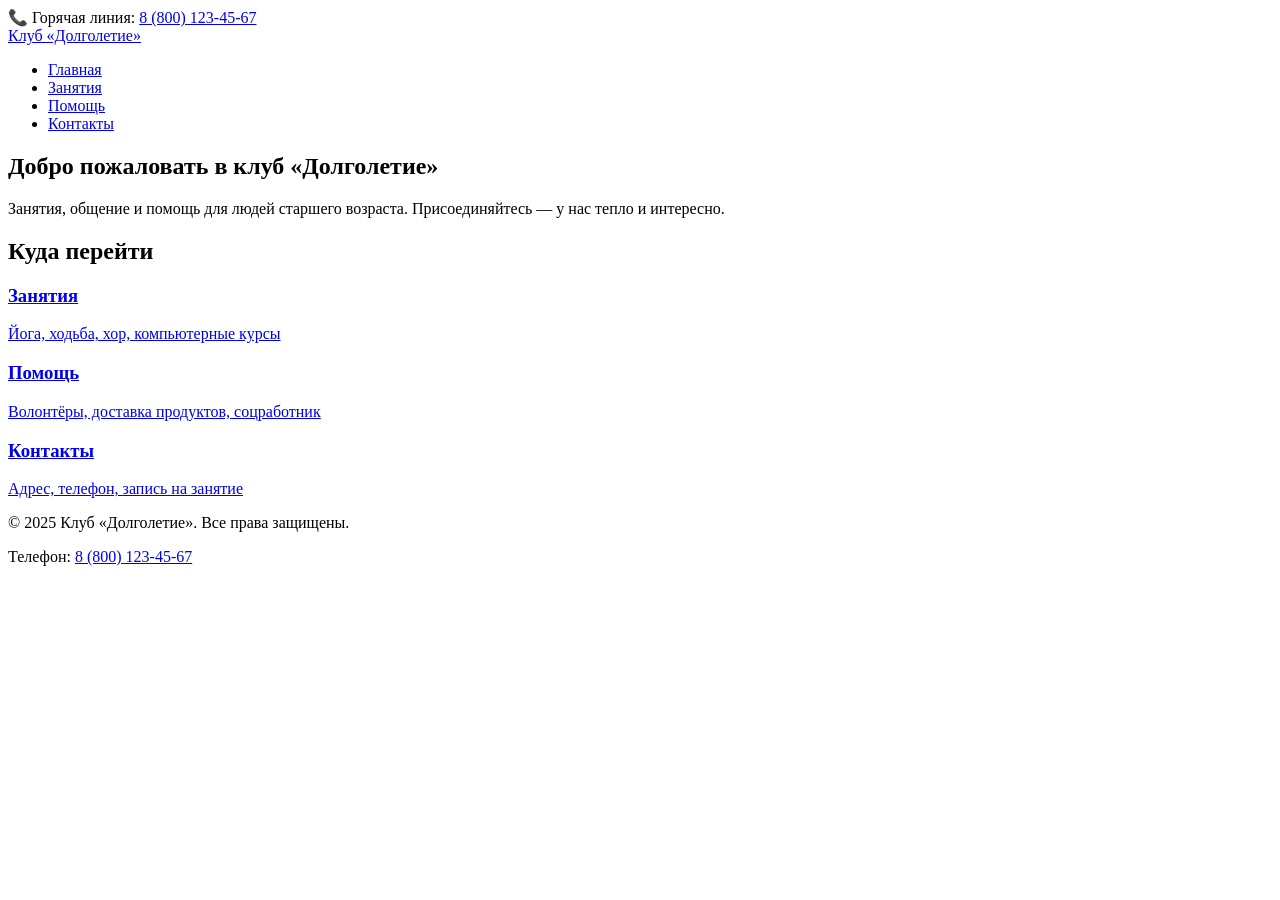
==== index.html @ 5c7fd62d "Add index.html" ====
<!DOCTYPE html>
<html lang="ru">
<head>
    <meta charset="UTF-8">
    <meta name="viewport" content="width=device-width, initial-scale=1.0">
    <title>Клуб «Долголетие» — занятия и помощь для пожилых</title>
    <link rel="stylesheet" href="css/style.css">
</head>
<body>
    <header>
        <div class="top-bar">
            <span>📞 Горячая линия: <a href="tel:+78001234567">8 (800) 123-45-67</a></span>
        </div>
        <nav>
            <a href="index.html" class="logo">Клуб «Долголетие»</a>
            <ul>
                <li><a href="index.html">Главная</a></li>
                <li><a href="activities.html">Занятия</a></li>
                <li><a href="help.html">Помощь</a></li>
                <li><a href="contacts.html">Контакты</a></li>
            </ul>
        </nav>
    </header>

    <main>
        <section class="hero">
            <h1>Добро пожаловать в клуб «Долголетие»</h1>
            <p>Занятия, общение и помощь для людей старшего возраста. Присоединяйтесь — у нас тепло и интересно.</p>
        </section>

        <section class="quick-links">
            <h2>Куда перейти</h2>
            <div class="cards">
                <a href="activities.html" class="card">
                    <h3>Занятия</h3>
                    <p>Йога, ходьба, хор, компьютерные курсы</p>
                </a>
                <a href="help.html" class="card">
                    <h3>Помощь</h3>
                    <p>Волонтёры, доставка продуктов, соцработник</p>
                </a>
                <a href="contacts.html" class="card">
                    <h3>Контакты</h3>
                    <p>Адрес, телефон, запись на занятие</p>
                </a>
            </div>
        </section>
    </main>

    <footer>
        <p>© 2025 Клуб «Долголетие». Все права защищены.</p>
        <p>Телефон: <a href="tel:+78001234567">8 (800) 123-45-67</a></p>
    </footer>

    <script src="js/main.js"></script>
</body>
</html>
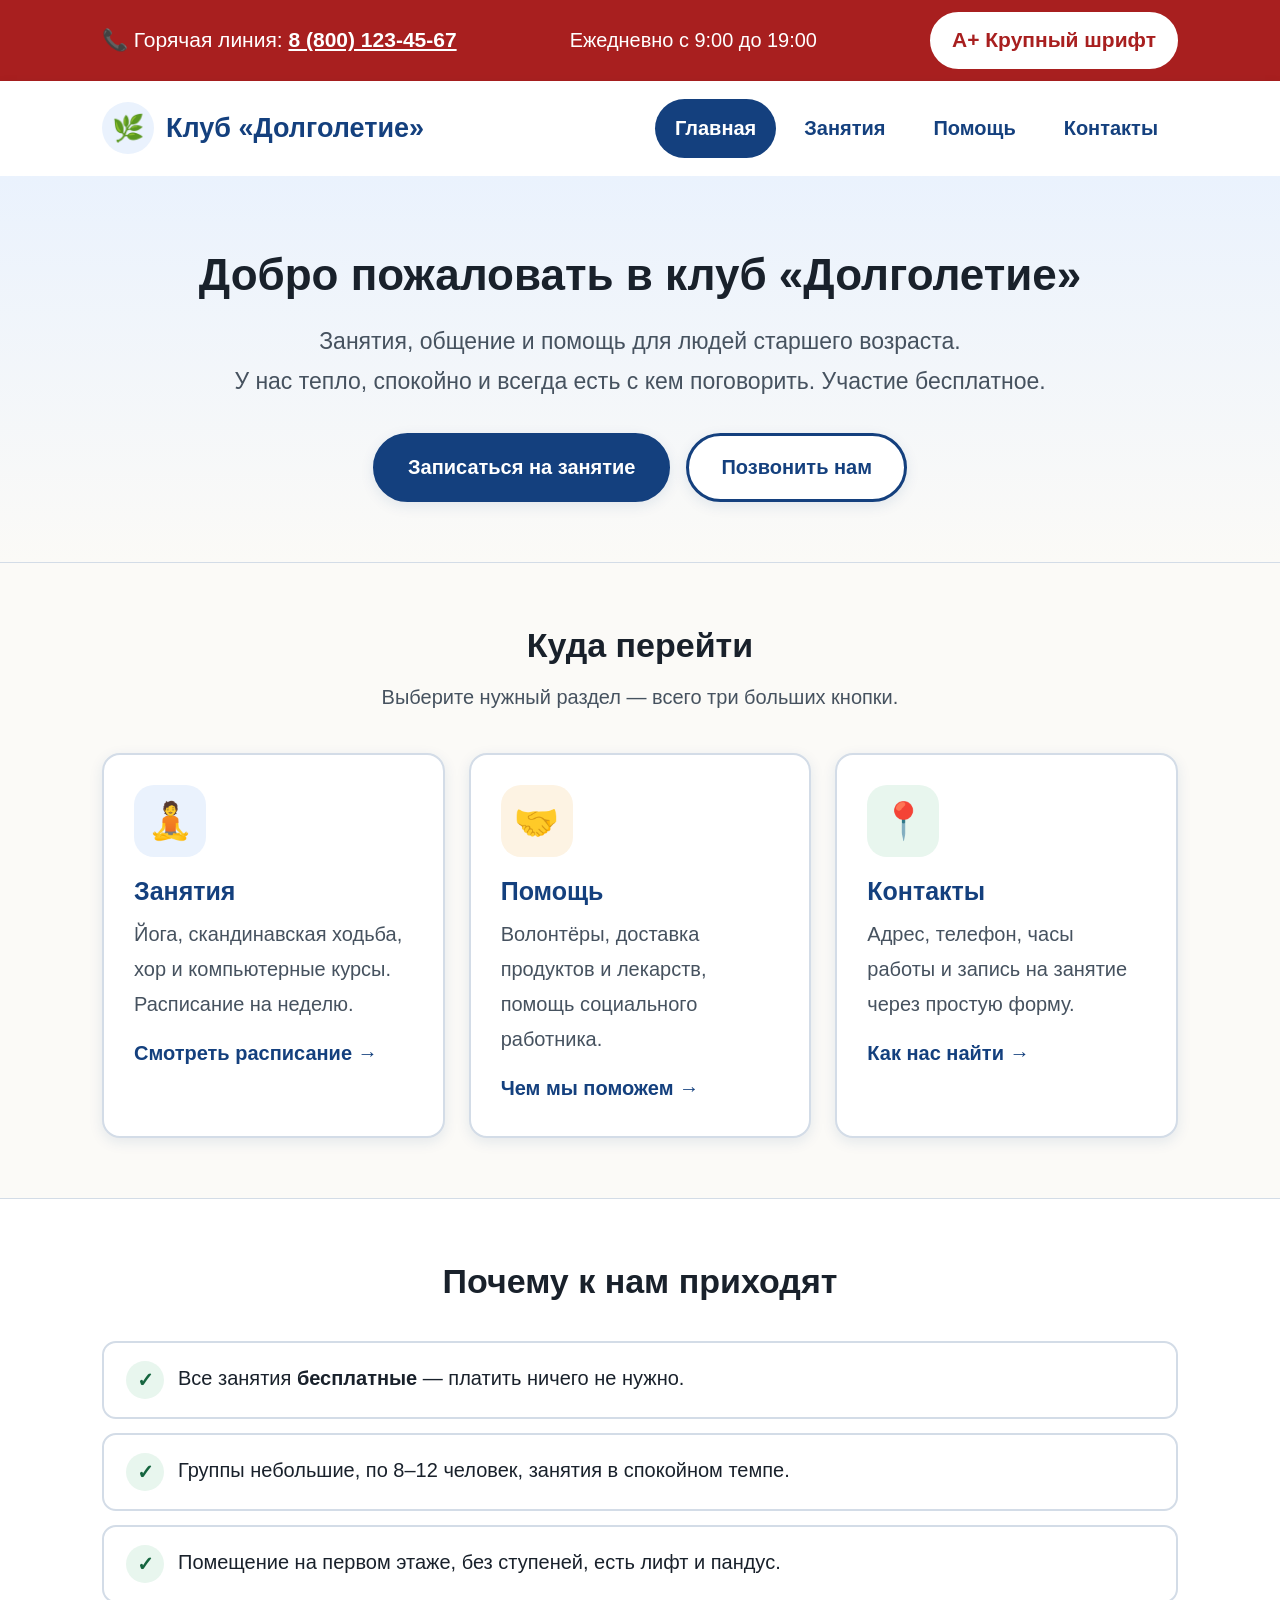
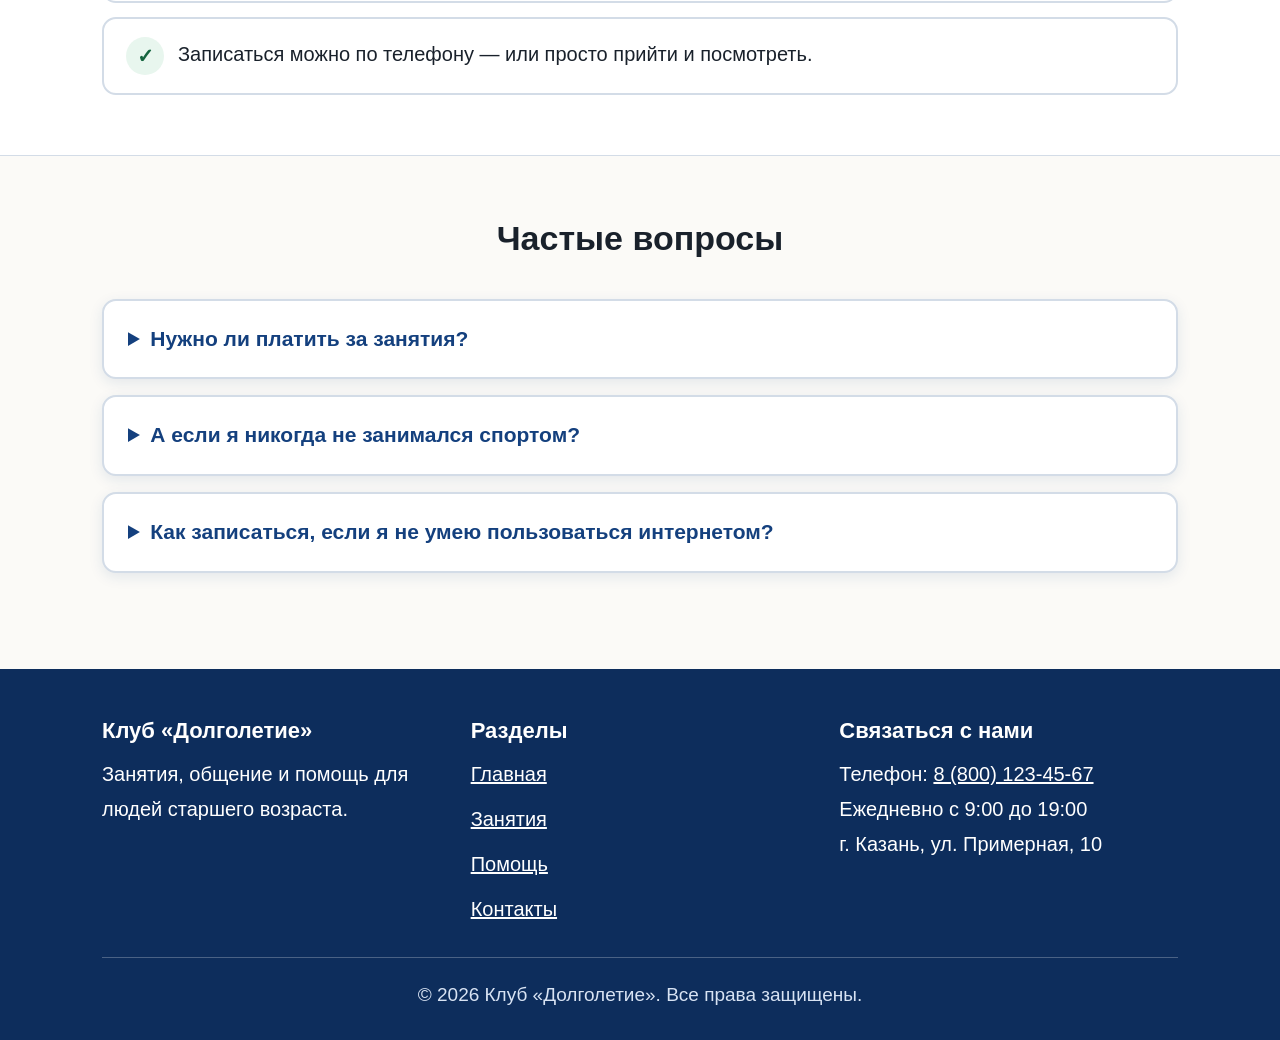
==== commit af75a8b1: "New website design and revamped structure" ====
--- a/index.html
+++ b/index.html
@@ -1,57 +1,138 @@
 <!DOCTYPE html>
 <html lang="ru">
 <head>
-    <meta charset="UTF-8">
-    <meta name="viewport" content="width=device-width, initial-scale=1.0">
-    <title>Клуб «Долголетие» — занятия и помощь для пожилых</title>
-    <link rel="stylesheet" href="css/style.css">
+<meta charset="UTF-8">
+<meta name="viewport" content="width=device-width, initial-scale=1.0">
+<title>Клуб «Долголетие» — занятия и помощь для пожилых</title>
+<meta name="description" content="Клуб активного долголетия: занятия, общение и помощь для людей старшего возраста. Запись по телефону 8 (800) 123-45-67.">
+<link rel="stylesheet" href="css/style.css">
 </head>
 <body>
-    <header>
-        <div class="top-bar">
-            <span>📞 Горячая линия: <a href="tel:+78001234567">8 (800) 123-45-67</a></span>
+<a class="skip-link" href="#main">Перейти к содержанию</a>
+
+<div class="top-bar">
+    <div class="wrap">
+        <span>📞 Горячая линия: <a href="tel:+78001234567">8 (800) 123-45-67</a></span>
+        <span class="hours">Ежедневно с 9:00 до 19:00</span>
+        <button type="button" class="text-size-btn" aria-pressed="false">А+ Крупный шрифт</button>
+    </div>
+</div>
+
+<header>
+    <nav class="wrap" aria-label="Основное меню">
+        <a href="index.html" class="logo"><span class="mark" aria-hidden="true">🌿</span> Клуб «Долголетие»</a>
+        <ul>
+            <li><a href="index.html" aria-current="page">Главная</a></li>
+            <li><a href="activities.html">Занятия</a></li>
+            <li><a href="help.html">Помощь</a></li>
+            <li><a href="contacts.html">Контакты</a></li>
+        </ul>
+    </nav>
+</header>
+
+<main id="main">
+    <section class="hero">
+        <div class="wrap">
+            <h1>Добро пожаловать в клуб «Долголетие»</h1>
+            <p>Занятия, общение и помощь для людей старшего возраста.<br>У нас тепло, спокойно и всегда есть с кем поговорить. Участие бесплатное.</p>
+            <div class="hero-actions">
+                <a class="btn" href="contacts.html">Записаться на занятие</a>
+                <a class="btn btn-light" href="tel:+78001234567">Позвонить нам</a>
+            </div>
         </div>
-        <nav>
-            <a href="index.html" class="logo">Клуб «Долголетие»</a>
-            <ul>
-                <li><a href="index.html">Главная</a></li>
-                <li><a href="activities.html">Занятия</a></li>
-                <li><a href="help.html">Помощь</a></li>
-                <li><a href="contacts.html">Контакты</a></li>
-            </ul>
-        </nav>
-    </header>
+    </section>
 
-    <main>
-        <section class="hero">
-            <h1>Добро пожаловать в клуб «Долголетие»</h1>
-            <p>Занятия, общение и помощь для людей старшего возраста. Присоединяйтесь — у нас тепло и интересно.</p>
-        </section>
-
-        <section class="quick-links">
-            <h2>Куда перейти</h2>
+    <section class="block">
+        <div class="wrap">
+            <div class="section-head">
+                <h2>Куда перейти</h2>
+                <p>Выберите нужный раздел — всего три больших кнопки.</p>
+            </div>
             <div class="cards">
                 <a href="activities.html" class="card">
+                    <span class="icon" aria-hidden="true">🧘</span>
                     <h3>Занятия</h3>
-                    <p>Йога, ходьба, хор, компьютерные курсы</p>
+                    <p>Йога, скандинавская ходьба, хор и компьютерные курсы. Расписание на неделю.</p>
+                    <span class="more">Смотреть расписание →</span>
                 </a>
                 <a href="help.html" class="card">
+                    <span class="icon amber" aria-hidden="true">🤝</span>
                     <h3>Помощь</h3>
-                    <p>Волонтёры, доставка продуктов, соцработник</p>
+                    <p>Волонтёры, доставка продуктов и лекарств, помощь социального работника.</p>
+                    <span class="more">Чем мы поможем →</span>
                 </a>
                 <a href="contacts.html" class="card">
+                    <span class="icon green" aria-hidden="true">📍</span>
                     <h3>Контакты</h3>
-                    <p>Адрес, телефон, запись на занятие</p>
+                    <p>Адрес, телефон, часы работы и запись на занятие через простую форму.</p>
+                    <span class="more">Как нас найти →</span>
                 </a>
             </div>
-        </section>
-    </main>
+        </div>
+    </section>
 
-    <footer>
-        <p>© 2025 Клуб «Долголетие». Все права защищены.</p>
-        <p>Телефон: <a href="tel:+78001234567">8 (800) 123-45-67</a></p>
-    </footer>
+    <section class="block tint">
+        <div class="wrap">
+            <div class="section-head">
+                <h2>Почему к нам приходят</h2>
+            </div>
+            <ul class="check-list">
+                <li><span>Все занятия <strong>бесплатные</strong> — платить ничего не нужно.</span></li>
+                <li><span>Группы небольшие, по 8–12 человек, занятия в спокойном темпе.</span></li>
+                <li><span>Помещение на первом этаже, без ступеней, есть лифт и пандус.</span></li>
+                <li><span>Записаться можно по телефону — или просто прийти и посмотреть.</span></li>
+            </ul>
+        </div>
+    </section>
 
-    <script src="js/main.js"></script>
+    <section class="block">
+        <div class="wrap">
+            <div class="section-head">
+                <h2>Частые вопросы</h2>
+            </div>
+            <details>
+                <summary>Нужно ли платить за занятия?</summary>
+                <div class="answer">Нет. Все занятия клуба бесплатные для жителей города старше 55 лет.</div>
+            </details>
+            <details>
+                <summary>А если я никогда не занимался спортом?</summary>
+                <div class="answer">Это не помешает. Занятия идут в спокойном темпе, а преподаватель подбирает упражнения по силам каждого.</div>
+            </details>
+            <details>
+                <summary>Как записаться, если я не умею пользоваться интернетом?</summary>
+                <div class="answer">Просто позвоните по телефону <a href="tel:+78001234567">8 (800) 123-45-67</a> с 9:00 до 19:00 — вас запишут и всё объяснят.</div>
+            </details>
+        </div>
+    </section>
+</main>
+
+<footer>
+    <div class="wrap">
+        <div class="footer-grid">
+            <div>
+                <h3>Клуб «Долголетие»</h3>
+                <p>Занятия, общение и помощь для людей старшего возраста.</p>
+            </div>
+            <div>
+                <h3>Разделы</h3>
+                <ul>
+                    <li><a href="index.html">Главная</a></li>
+                    <li><a href="activities.html">Занятия</a></li>
+                    <li><a href="help.html">Помощь</a></li>
+                    <li><a href="contacts.html">Контакты</a></li>
+                </ul>
+            </div>
+            <div>
+                <h3>Связаться с нами</h3>
+                <p>Телефон: <a href="tel:+78001234567">8 (800) 123-45-67</a><br>
+                Ежедневно с 9:00 до 19:00<br>
+                г. Казань, ул. Примерная, 10</p>
+            </div>
+        </div>
+        <div class="footer-bottom">© 2026 Клуб «Долголетие». Все права защищены.</div>
+    </div>
+</footer>
+
+<script src="js/main.js"></script>
 </body>
-</html>+</html>
--- a/css/style.css
+++ b/css/style.css
@@ -0,0 +1,437 @@
+/* ===== Клуб «Долголетие» — оформление ===== */
+/* Дизайн рассчитан на пожилых пользователей:
+   крупный шрифт, спокойные тёплые цвета, высокий контраст,
+   большие кнопки и заметная рамка фокуса. */
+
+:root {
+    --blue:        #14407e;
+    --blue-dark:   #0d2d5c;
+    --blue-light:  #eaf2fd;
+    --red:         #a81f1f;
+    --amber:       #b45309;
+    --amber-light: #fdf3e3;
+    --green:       #15653f;
+    --green-light: #e8f6ee;
+    --text:        #19212b;
+    --text-soft:   #46525f;
+    --line:        #d3dce7;
+    --bg:          #fbfaf7;
+    --card:        #ffffff;
+    --radius:      18px;
+    --shadow:      0 4px 14px rgba(20, 64, 126, 0.10);
+    --shadow-lift: 0 10px 26px rgba(20, 64, 126, 0.20);
+    --font-size:   20px;
+}
+
+* { margin: 0; padding: 0; box-sizing: border-box; }
+
+html { scroll-behavior: smooth; }
+
+body {
+    font-family: "Segoe UI", "PT Sans", Tahoma, Arial, sans-serif;
+    font-size: var(--font-size);
+    line-height: 1.75;
+    color: var(--text);
+    background: var(--bg);
+}
+
+/* Крупный режим — включается кнопкой «А+» */
+body.big-text { --font-size: 25px; }
+
+img { max-width: 100%; display: block; }
+
+h1, h2, h3 { line-height: 1.3; }
+h1 { font-size: 2.2em; }
+h2 { font-size: 1.7em; }
+h3 { font-size: 1.25em; }
+
+p { max-width: 70ch; }
+
+a { color: var(--blue); }
+
+/* Заметная рамка фокуса — важно для навигации с клавиатуры */
+a:focus-visible,
+button:focus-visible,
+input:focus-visible,
+select:focus-visible,
+textarea:focus-visible,
+summary:focus-visible {
+    outline: 4px solid var(--amber);
+    outline-offset: 3px;
+    border-radius: 6px;
+}
+
+/* Ссылка «перейти к содержанию» для скринридеров */
+.skip-link {
+    position: absolute;
+    left: -9999px;
+    background: var(--blue);
+    color: #fff;
+    padding: 14px 22px;
+    z-index: 100;
+    font-weight: 700;
+}
+.skip-link:focus {
+    left: 16px;
+    top: 16px;
+}
+
+.wrap { max-width: 1120px; margin: 0 auto; padding: 0 22px; }
+
+/* ===== Верхняя полоса с телефоном ===== */
+.top-bar {
+    background: var(--red);
+    color: #fff;
+    font-size: 1.05em;
+}
+.top-bar .wrap {
+    display: flex;
+    flex-wrap: wrap;
+    align-items: center;
+    justify-content: space-between;
+    gap: 12px;
+    padding: 12px 22px;
+}
+.top-bar a { color: #fff; font-weight: 700; }
+.top-bar .hours { font-size: 0.95em; }
+
+/* Кнопка увеличения текста */
+.text-size-btn {
+    font: inherit;
+    font-weight: 700;
+    background: #fff;
+    color: var(--red);
+    border: 2px solid #fff;
+    border-radius: 999px;
+    padding: 8px 20px;
+    min-height: 48px;
+    cursor: pointer;
+}
+.text-size-btn:hover { background: #ffe9e9; }
+
+/* ===== Шапка и меню ===== */
+header { background: #fff; box-shadow: 0 2px 10px rgba(0,0,0,.07); }
+header nav.wrap {
+    display: flex;
+    flex-wrap: wrap;
+    align-items: center;
+    justify-content: space-between;
+    gap: 18px;
+    padding: 18px 22px;
+}
+.logo {
+    display: flex;
+    align-items: center;
+    gap: 12px;
+    font-size: 1.35em;
+    font-weight: 800;
+    color: var(--blue);
+    text-decoration: none;
+}
+.logo .mark {
+    width: 52px;
+    height: 52px;
+    flex: none;
+    border-radius: 50%;
+    background: var(--blue-light);
+    display: grid;
+    place-items: center;
+    font-size: 26px;
+}
+nav ul { display: flex; flex-wrap: wrap; gap: 8px; list-style: none; }
+nav ul a {
+    display: block;
+    padding: 12px 20px;
+    min-height: 48px;
+    border-radius: 999px;
+    color: var(--blue);
+    font-weight: 700;
+    text-decoration: none;
+}
+nav ul a:hover { background: var(--blue-light); }
+nav ul a[aria-current="page"] {
+    background: var(--blue);
+    color: #fff;
+}
+
+/* ===== Главный блок ===== */
+.hero {
+    background: linear-gradient(180deg, var(--blue-light) 0%, var(--bg) 100%);
+    padding: 70px 0 60px;
+    text-align: center;
+    border-bottom: 1px solid var(--line);
+}
+.hero h1 { margin-bottom: 18px; }
+.hero p {
+    margin: 0 auto 32px;
+    font-size: 1.15em;
+    color: var(--text-soft);
+}
+.hero-actions {
+    display: flex;
+    flex-wrap: wrap;
+    gap: 16px;
+    justify-content: center;
+}
+
+/* ===== Кнопки ===== */
+.btn {
+    display: inline-flex;
+    align-items: center;
+    justify-content: center;
+    gap: 10px;
+    min-height: 60px;
+    padding: 14px 32px;
+    border: 3px solid var(--blue);
+    border-radius: 999px;
+    background: var(--blue);
+    color: #fff;
+    font: inherit;
+    font-weight: 700;
+    text-decoration: none;
+    cursor: pointer;
+    box-shadow: var(--shadow);
+}
+.btn:hover { background: var(--blue-dark); border-color: var(--blue-dark); }
+.btn-light {
+    background: #fff;
+    color: var(--blue);
+}
+.btn-light:hover { background: var(--blue-light); }
+
+/* ===== Секции ===== */
+section.block { padding: 60px 0; }
+section.block.tint { background: #fff; border-top: 1px solid var(--line); border-bottom: 1px solid var(--line); }
+.section-head { text-align: center; margin-bottom: 38px; }
+.section-head p { margin: 12px auto 0; color: var(--text-soft); }
+
+/* ===== Карточки ===== */
+.cards {
+    display: grid;
+    grid-template-columns: repeat(auto-fit, minmax(290px, 1fr));
+    gap: 24px;
+}
+.card {
+    display: block;
+    background: var(--card);
+    border: 2px solid var(--line);
+    border-radius: var(--radius);
+    padding: 30px;
+    text-decoration: none;
+    color: var(--text);
+    box-shadow: var(--shadow);
+    transition: transform .15s, box-shadow .15s, border-color .15s;
+}
+a.card:hover {
+    border-color: var(--blue);
+    box-shadow: var(--shadow-lift);
+    transform: translateY(-4px);
+}
+.card .icon {
+    width: 72px;
+    height: 72px;
+    border-radius: 20px;
+    display: grid;
+    place-items: center;
+    font-size: 36px;
+    margin-bottom: 18px;
+    background: var(--blue-light);
+}
+.card .icon.amber { background: var(--amber-light); }
+.card .icon.green { background: var(--green-light); }
+.card h3 { color: var(--blue); margin-bottom: 10px; }
+.card p { color: var(--text-soft); max-width: none; }
+.card .more {
+    display: inline-block;
+    margin-top: 14px;
+    font-weight: 700;
+    color: var(--blue);
+}
+
+/* ===== Расписание занятий ===== */
+.schedule {
+    width: 100%;
+    border-collapse: collapse;
+    background: #fff;
+    border: 2px solid var(--line);
+    border-radius: var(--radius);
+    overflow: hidden;
+}
+.schedule caption {
+    caption-side: top;
+    text-align: left;
+    font-size: 1.25em;
+    font-weight: 700;
+    padding-bottom: 14px;
+    color: var(--blue);
+}
+.schedule th, .schedule td {
+    padding: 18px 20px;
+    text-align: left;
+    border-bottom: 1px solid var(--line);
+}
+.schedule thead th {
+    background: var(--blue);
+    color: #fff;
+    font-size: 1.05em;
+}
+.schedule tbody tr:nth-child(even) { background: var(--blue-light); }
+.schedule tbody tr:last-child td { border-bottom: none; }
+
+/* ===== Вопросы и ответы ===== */
+details {
+    background: #fff;
+    border: 2px solid var(--line);
+    border-radius: 14px;
+    margin-bottom: 16px;
+    box-shadow: var(--shadow);
+}
+details[open] { border-color: var(--blue); }
+summary {
+    cursor: pointer;
+    padding: 20px 24px;
+    font-weight: 700;
+    color: var(--blue);
+    min-height: 48px;
+    font-size: 1.05em;
+}
+details .answer { padding: 0 24px 22px; color: var(--text-soft); }
+
+/* ===== Список с галочками ===== */
+.check-list { list-style: none; display: grid; gap: 14px; }
+.check-list li {
+    display: flex;
+    gap: 14px;
+    align-items: flex-start;
+    background: #fff;
+    border: 2px solid var(--line);
+    border-radius: 14px;
+    padding: 18px 22px;
+}
+.check-list li::before {
+    content: "✓";
+    flex: none;
+    width: 38px;
+    height: 38px;
+    border-radius: 50%;
+    background: var(--green-light);
+    color: var(--green);
+    font-weight: 800;
+    display: grid;
+    place-items: center;
+}
+
+/* ===== Контакты и форма ===== */
+.contact-grid {
+    display: grid;
+    grid-template-columns: repeat(auto-fit, minmax(320px, 1fr));
+    gap: 28px;
+    align-items: start;
+}
+.info-box {
+    background: #fff;
+    border: 2px solid var(--line);
+    border-radius: var(--radius);
+    padding: 30px;
+    box-shadow: var(--shadow);
+}
+.info-box h3 { color: var(--blue); margin-bottom: 16px; }
+.info-list { list-style: none; display: grid; gap: 18px; }
+.info-list li { display: flex; gap: 14px; }
+.info-list .label { display: block; font-weight: 700; }
+.phone-big {
+    display: inline-block;
+    font-size: 1.5em;
+    font-weight: 800;
+    color: var(--red);
+    text-decoration: none;
+}
+.phone-big:hover { text-decoration: underline; }
+
+form .field { margin-bottom: 22px; }
+form label {
+    display: block;
+    font-weight: 700;
+    margin-bottom: 8px;
+}
+form .hint { font-weight: 400; color: var(--text-soft); font-size: .9em; }
+input, select, textarea {
+    width: 100%;
+    font: inherit;
+    padding: 14px 16px;
+    min-height: 56px;
+    border: 2px solid var(--line);
+    border-radius: 12px;
+    background: #fff;
+    color: var(--text);
+}
+input:hover, select:hover, textarea:hover { border-color: var(--blue); }
+textarea { min-height: 130px; resize: vertical; }
+
+.form-note {
+    margin-top: 18px;
+    padding: 18px 22px;
+    background: var(--green-light);
+    border: 2px solid var(--green);
+    border-radius: 14px;
+    color: var(--green);
+    font-weight: 700;
+}
+.form-note[hidden] { display: none; }
+
+/* ===== Страница 404 ===== */
+.error-page {
+    text-align: center;
+    padding: 90px 0;
+}
+.error-page .code {
+    font-size: 5em;
+    font-weight: 800;
+    color: var(--blue);
+    line-height: 1;
+}
+
+/* ===== Подвал ===== */
+footer {
+    background: var(--blue-dark);
+    color: #fff;
+    padding: 48px 0 28px;
+    margin-top: 20px;
+}
+footer a { color: #fff; }
+.footer-grid {
+    display: grid;
+    grid-template-columns: repeat(auto-fit, minmax(240px, 1fr));
+    gap: 30px;
+    margin-bottom: 30px;
+}
+.footer-grid h3 { margin-bottom: 12px; font-size: 1.1em; }
+.footer-grid ul { list-style: none; display: grid; gap: 10px; }
+.footer-bottom {
+    border-top: 1px solid rgba(255,255,255,.25);
+    padding-top: 20px;
+    text-align: center;
+    font-size: .95em;
+    color: #d8e3f3;
+}
+
+/* ===== Телефоны и планшеты ===== */
+@media (max-width: 760px) {
+    h1 { font-size: 1.8em; }
+    h2 { font-size: 1.45em; }
+    header nav.wrap { justify-content: center; }
+    nav ul { justify-content: center; width: 100%; }
+    nav ul a { padding: 12px 16px; }
+    .hero { padding: 48px 0 42px; }
+    section.block { padding: 44px 0; }
+    .btn { width: 100%; }
+    .schedule thead { display: none; }
+    .schedule tbody tr { display: block; border-bottom: 2px solid var(--line); }
+    .schedule td { display: flex; justify-content: space-between; gap: 16px; border: none; padding: 12px 18px; }
+    .schedule td::before { content: attr(data-label); font-weight: 700; color: var(--blue); }
+}
+
+@media (prefers-reduced-motion: reduce) {
+    * { transition: none !important; animation: none !important; }
+    html { scroll-behavior: auto; }
+}
